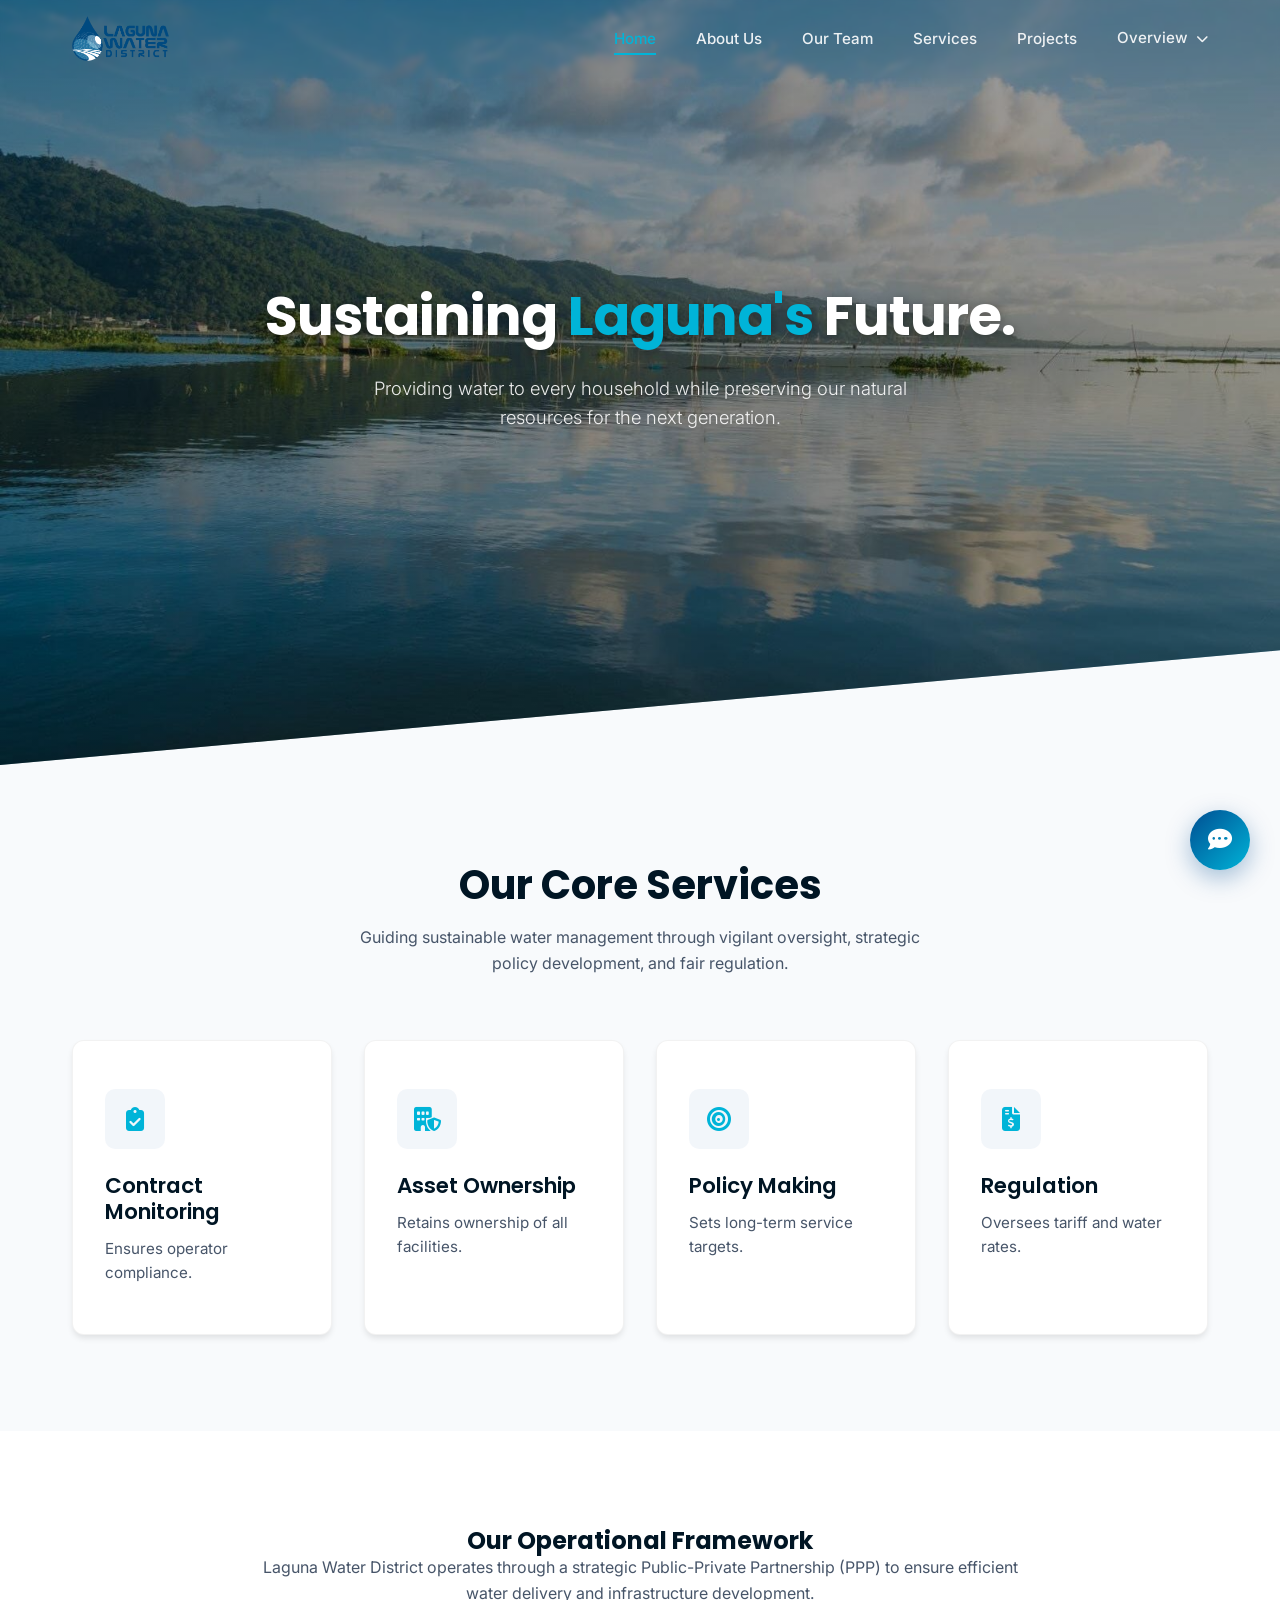
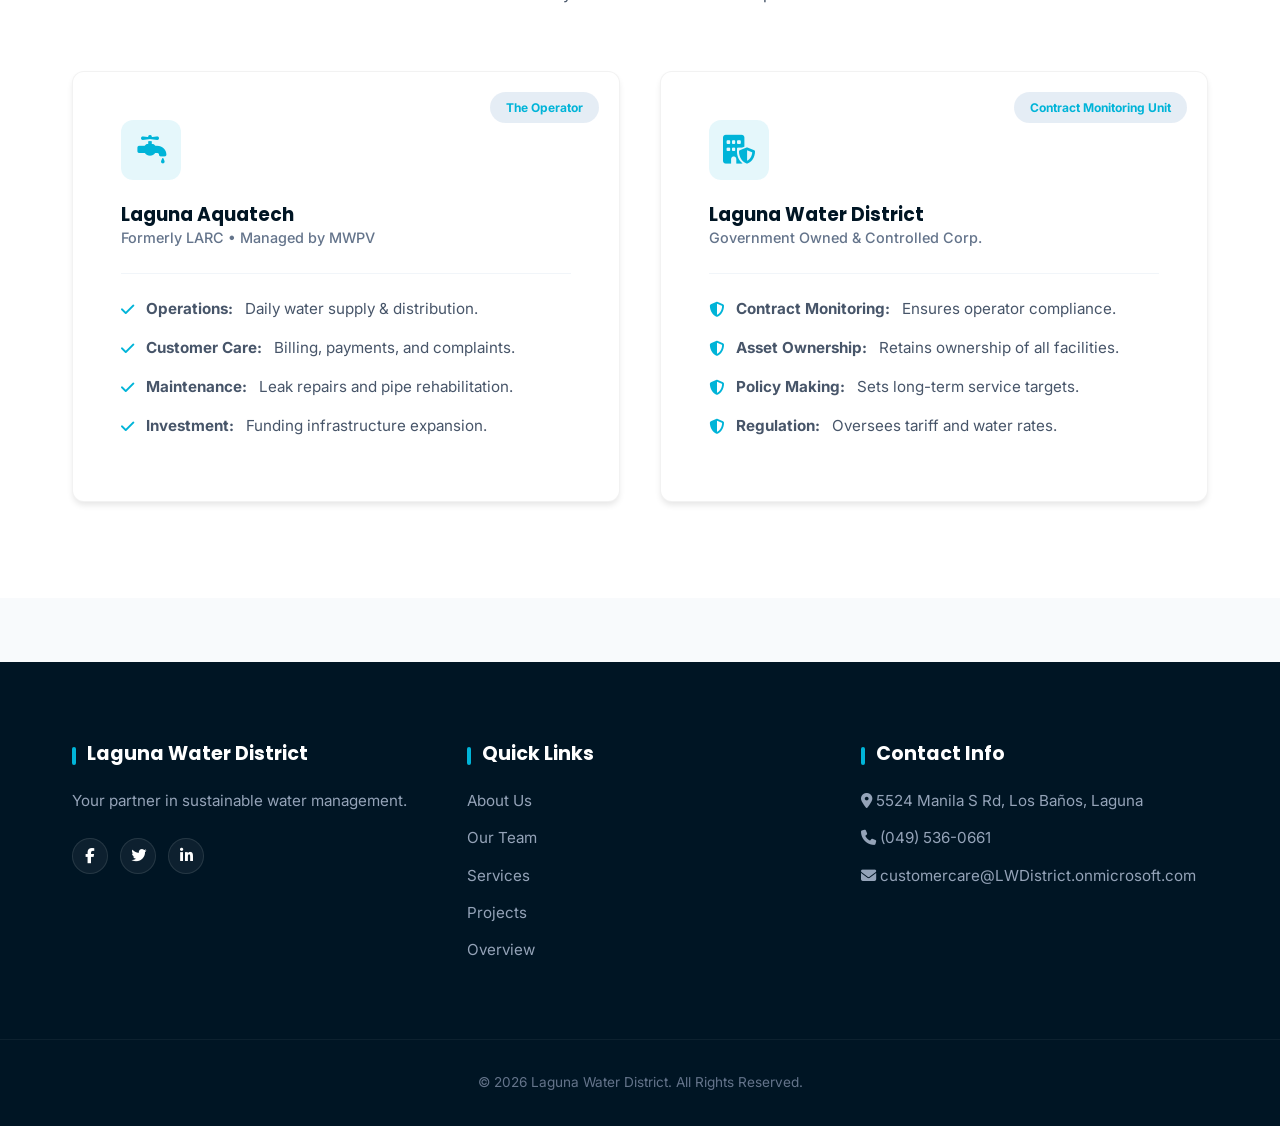
==== index.html @ 4de334b8 "Add files via upload" ====
<!DOCTYPE html>
<html lang="en">
<head>
    <meta charset="UTF-8">
    <meta name="viewport" content="width=device-width, initial-scale=1.0">
    <title>Laguna Water District - Safe, Reliable, Sustainable</title>
    
    <link rel="preconnect" href="https://fonts.googleapis.com">
    <link rel="preconnect" href="https://fonts.gstatic.com" crossorigin>
    <link href="https://fonts.googleapis.com/css2?family=Inter:wght@300;400;500;600&family=Poppins:wght@500;700&display=swap" rel="stylesheet">
    
    <link rel="stylesheet" href="https://cdnjs.cloudflare.com/ajax/libs/font-awesome/6.4.0/css/all.min.css">
    <link rel="stylesheet" href="index.css">
    <link rel="stylesheet" href="chat.css">
    <link rel="icon" type="image/png" href="LWDLOGO.png">
</head>
<body>

    <header>
        <div class="container">
            <a href="index.html" class="logo">
                <img src="LWDLOGO.png" alt="Laguna Water District Logo">
            </a>
            
            <nav>
                <ul class="nav-links">
                    <li><a href="index.html" class="active">Home</a></li>
                    <li><a href="about.html">About Us</a></li>
                    <li><a href="team.html">Our Team</a></li>
                    <li><a href="services.html">Services</a></li>
                    <li><a href="project.html">Projects</a></li>
                    <li class="dropdown">
                        <a href="#" class="dropbtn">Overview <i class="fa-solid fa-chevron-down" style="font-size: 0.8em; margin-left: 4px;"></i></a>
                        <ul class="dropdown-content">
                            <li><a href="overview.html">Citizen's Charter</a></li>
                            <li><a href="resources.html">Certifications & Careers</a></li>
                        </ul>
                    </li>
                </ul>
            </nav>

            <div class="menu-toggle"><i class="fa-solid fa-bars"></i></div>
        </div>
    </header>

    <section class="hero">
        <div class="container hero-content">
            <h1>Sustaining <span>Laguna's</span> Future.</h1>
            <p>Providing water to every household while preserving our natural resources for the next generation.</p>
        </div>
    </section>

    <section class="services">
        <div class="section-header">
            <h2>Our Core Services</h2>
            <p>Guiding sustainable water management through vigilant oversight, strategic policy development, and fair regulation.</p>
        </div>
        
        <div class="grid">
    <div class="card">
        <div class="icon-box">
            <i class="fa-solid fa-clipboard-check"></i>
        </div>
        <h3>Contract Monitoring</h3>
        <p>Ensures operator compliance.</p>
    </div>

    <div class="card">
        <div class="icon-box">
            <i class="fa-solid fa-building-shield"></i>
        </div>
        <h3>Asset Ownership</h3>
        <p>Retains ownership of all facilities.</p>
    </div>

    <div class="card">
        <div class="icon-box">
            <i class="fa-solid fa-bullseye"></i>
        </div>
        <h3>Policy Making</h3>
        <p>Sets long-term service targets.</p>
    </div>

    <div class="card">
        <div class="icon-box">
            <i class="fa-solid fa-file-invoice-dollar"></i>
        </div>
        <h3>Regulation</h3>
        <p>Oversees tariff and water rates.</p>
    </div>
</div>
        </div>
    </section>

    <section class="partnership-section">
        <div class="container">
            <div class="partnership-header">
                <h2>Our Operational Framework</h2>
                <p>Laguna Water District operates through a strategic Public-Private Partnership (PPP) to ensure efficient water delivery and infrastructure development.</p>
            </div>
            
            <div class="partnership-grid">
                <div class="partner-card">
                    <div class="partner-badge">The Operator</div>
                    <div class="partner-icon"><i class="fa-solid fa-faucet-drip"></i></div>
                    <h3>Laguna Aquatech</h3>
                    <p class="partner-sub">Formerly LARC • Managed by MWPV</p>
                    <ul class="partner-list">
                        <li><i class="fa-solid fa-check"></i> <strong>Operations:</strong> Daily water supply & distribution.</li>
                        <li><i class="fa-solid fa-check"></i> <strong>Customer Care:</strong> Billing, payments, and complaints.</li>
                        <li><i class="fa-solid fa-check"></i> <strong>Maintenance:</strong> Leak repairs and pipe rehabilitation.</li>
                        <li><i class="fa-solid fa-check"></i> <strong>Investment:</strong> Funding infrastructure expansion.</li>
                    </ul>
                </div>

                <div class="partner-card">
                    <div class="partner-badge">Contract Monitoring  Unit</div>
                    <div class="partner-icon"><i class="fa-solid fa-building-shield"></i></div>
                    <h3>Laguna Water District</h3>
                    <p class="partner-sub">Government Owned & Controlled Corp.</p>
                    <ul class="partner-list">
                        <li><i class="fa-solid fa-shield-halved"></i> <strong>Contract Monitoring:</strong> Ensures operator compliance.</li>
                        <li><i class="fa-solid fa-shield-halved"></i> <strong>Asset Ownership:</strong> Retains ownership of all facilities.</li>
                        <li><i class="fa-solid fa-shield-halved"></i> <strong>Policy Making:</strong> Sets long-term service targets.</li>
                        <li><i class="fa-solid fa-shield-halved"></i> <strong>Regulation:</strong> Oversees tariff and water rates.</li>
                    </ul>
                </div>
            </div>
        </div>
    </section>

    <footer>
        <div class="footer-content">
            <div class="footer-col">
                <h4>Laguna Water District</h4>
                <p>Your partner in sustainable water management.</p>
                <div class="socials">
                    <a href="https://www.facebook.com/"><i class="fa-brands fa-facebook-f"></i></a>
                    <a href="https://x.com/"><i class="fa-brands fa-twitter"></i></a>
                    <a href="https://www.linkedin.com/login "><i class="fa-brands fa-linkedin-in"></i></a>
                </div>
            </div>
            <div class="footer-col">
                <h4>Quick Links</h4>
                <a href="about.html">About Us</a>
                <a href="team.html">Our Team</a>
                <a href="services.html">Services</a>
                <a href="project.html">Projects</a>
                <a href="overview.html">Overview</a>
            </div>
            <div class="footer-col">
                <h4>Contact Info</h4>
                <p><i class="fa-solid fa-location-dot"></i> 5524 Manila S Rd, Los Baños, Laguna</p>
                <p><i class="fa-solid fa-phone"></i> (049) 536-0661</p>
                <p><i class="fa-solid fa-envelope"></i> customercare@LWDistrict.onmicrosoft.com</p>
            </div>
        </div>
        <div class="copyright">
            <p>&copy; 2026 Laguna Water District. All Rights Reserved.</p>
        </div>
    </footer>

    <script src="chat.js"></script>
    <script src="chat-loader.js"></script>

    <script>
        const header = document.querySelector('header');
        const menuToggle = document.querySelector('.menu-toggle');
        const navUl = document.querySelector('nav ul');

        window.addEventListener('scroll', () => {
            if (window.scrollY > 50) {
                header.classList.add('scrolled');
            } else {
                header.classList.remove('scrolled');
            }
        });

        menuToggle.addEventListener('click', () => {
            navUl.classList.toggle('active');
            const icon = menuToggle.querySelector('i');
            
            if (navUl.classList.contains('active')) {
                icon.classList.remove('fa-bars');
                icon.classList.add('fa-xmark');
                header.style.background = "#fff";
                header.querySelectorAll('a, i').forEach(el => el.style.color = "#00296b");
            } else {
                icon.classList.remove('fa-xmark');
                icon.classList.add('fa-bars');
                if(window.scrollY < 50) {
                    header.style.background = "transparent";
                    header.removeAttribute('style');
                    header.querySelectorAll('a, i').forEach(el => el.style.color = "");
                }
            }
        });
    </script>
</body>
</html>
---- index.css ----
:root {
    --primary: #00509d;       
    --primary-dark: #00296b;
    --secondary: #001524;     
    --accent: #00b4d8;        
    --text-body: #475569;
    --text-dark: #1e293b; 
    --bg-light: #f8fafc;
    --white: #ffffff;
    
    /* UI Elements */
    --glass: rgba(255, 255, 255, 0.85);
    --glass-border: 1px solid rgba(255, 255, 255, 0.3);
    --shadow-sm: 0 4px 6px -1px rgba(0, 0, 0, 0.1);
    --shadow-md: 0 10px 15px -3px rgba(0, 0, 0, 0.1);
    --shadow-lg: 0 20px 25px -5px rgba(0, 0, 0, 0.1);
    --transition: all 0.3s cubic-bezier(0.4, 0, 0.2, 1);
}

* { box-sizing: border-box; margin: 0; padding: 0; }

body {
    font-family: 'Inter', sans-serif;
    color: var(--text-body);
    background-color: var(--bg-light);
    overflow-x: hidden;
    line-height: 1.6;
}

h1, h2, h3, h4 {
    font-family: 'Poppins', sans-serif;
    color: var(--secondary);
    line-height: 1.2;
}

a { text-decoration: none; color: inherit; transition: var(--transition); }
ul { list-style: none; }
img { display: block; max-width: 100%; }

header {
    position: fixed;
    top: 0;
    width: 100%;
    z-index: 1000;
    padding: 1rem 0;
    transition: var(--transition);
    background: rgba(255, 255, 255, 0); 
    backdrop-filter: blur(2px);
    -webkit-backdrop-filter: blur(12px);
    border-bottom: 1px solid rgba(255, 255, 255, 0);
}

header.scrolled {
    background: var(--white);
    backdrop-filter: none;
    -webkit-backdrop-filter: none;
    border-bottom: none; 
    padding: 0.8rem 0;
    box-shadow: var(--shadow-sm);
}

.container {
    max-width: 1200px;
    margin: 0 auto;
    padding: 0 2rem;
}

header .container {
    display: flex;
    align-items: center;
    justify-content: space-between;
}

.logo img { 
    height: 45px; 
    width: auto; 
}

nav ul { 
    display: flex; 
    gap: 2.5rem; 
    align-items: center;
}

nav a {
    font-weight: 500;
    font-size: 0.95rem;
    color: var(--white); 
    opacity: 0.9;
    position: relative;
    padding: 5px 0;
}

nav a::after {
    content: '';
    position: absolute;
    width: 0;
    height: 2px;
    bottom: -2px;
    left: 0;
    background: #00b4d8;
    transition: var(--transition);
}

nav a:hover::after, nav a.active::after { width: 100%; }
nav a:hover, nav a.active { opacity: 1; color: #00b4d8; }

header.scrolled nav a { color: var(--secondary); }
header.scrolled nav a:hover, header.scrolled nav a.active { color: var(--primary-dark); }

.menu-toggle { display: none; font-size: 1.5rem; cursor: pointer; color: var(--white); }
header.scrolled .menu-toggle { color: var(--secondary); }

/* Added transition for the menu icon to spin smoothly */
.menu-toggle i { transition: transform 0.3s ease; }
.menu-toggle i.fa-xmark { transform: rotate(90deg); }

/* --- DROPDOWN MENU STYLES --- */
.dropdown {
    position: relative;
    display: flex;
    align-items: center;
}

.dropdown-content {
    display: none;
    position: absolute;
    top: 100%;
    left: 0;
    background-color: var(--white);
    min-width: 240px;
    box-shadow: var(--shadow-lg);
    border-radius: 8px;
    padding: 0.5rem 0;
    flex-direction: column;
    gap: 0; 
    z-index: 1001;
}

.dropdown:hover .dropdown-content {
    display: flex;
}

.dropdown-content li {
    width: 100%;
}

.dropdown-content a {
    color: var(--secondary) !important; 
    padding: 12px 20px;
    display: block;
    font-size: 0.9rem;
    opacity: 1;
}

.dropdown-content a::after {
    display: none; 
}

.dropdown-content a:hover {
    background-color: #f8fafc;
    color: var(--primary) !important;
}

.hero {
    position: relative;
    height: 85vh; 
    min-height: 500px;
    display: flex;
    align-items: center;
    justify-content: center; 
    text-align: center;      
    background: linear-gradient(135deg, rgba(0, 21, 36, 0.5) 0%, rgba(0, 0, 0, 0.4) 50%),
                url('lagunalake.jpeg') center/cover;
    color: var(--white);
    margin-top: 0;
    clip-path: polygon(0 0, 100% 0, 100% 85%, 0 100%);
}

.hero-content {
    max-width: 800px;
    animation: fadeInUp 1s ease-out;
    padding: 0 1rem;
    position: relative;
    z-index: 2;
    margin-bottom: 3rem; 
}

.hero h1 {
    font-size: 3.4rem;
    margin-bottom: 1.5rem;
    letter-spacing: -1px;
    color: var(--white);
    line-height: 1.2;
    text-shadow: 2px 2px 10px rgba(0, 0, 0, 0.3);
}

.hero h1 span {
    color: #00b4d8;
    display: inline-block;
    position: relative;
}

.hero p {
    font-size: 1.15rem;
    margin-bottom: 0;
    opacity: 0.9;
    font-weight: 300;
    max-width: 600px;
    margin-left: auto;
    margin-right: auto;
}

.services { padding: 6rem 0; text-align: center; }

.section-header { margin-bottom: 4rem; padding: 0 1rem; }
.section-header h2 { font-size: 2.5rem; color: var(--secondary); margin-bottom: 1rem; }
.section-header p { color: var(--text-body); max-width: 600px; margin: 0 auto; }

.grid {
    display: grid;
    grid-template-columns: repeat(4, 1fr); /* Forces exactly 4 columns on one line */
    gap: 2rem;
    max-width: 1200px;
    margin: 0 auto;
    padding: 0 2rem;
}

.card {
    background: var(--white);
    padding: 3rem 2rem;
    border-radius: 12px;
    box-shadow: var(--shadow-sm);
    transition: var(--transition);
    border: 1px solid rgba(0,0,0,0.05);
    position: relative;
    text-align: left;
    height: 100%;
}

.card:hover {
    transform: translateY(-5px);
    box-shadow: var(--shadow-lg);
    border-color: rgba(0, 180, 216, 0.2);
}

.icon-box {
    width: 60px;
    height: 60px;
    background: rgba(0, 80, 157, 0.05);
    border-radius: 10px;
    display: flex;
    align-items: center;
    justify-content: center;
    font-size: 1.5rem;
    color: #00b4d8;
    margin-bottom: 1.5rem;
    transition: var(--transition);
}

.card:hover .icon-box { background: #00b4d8; color: var(--white); }

.card h3 { font-size: 1.35rem; margin-bottom: 0.75rem; color: var(--secondary); font-weight: 600; }
.card p { color: var(--text-body); font-size: 0.95rem; line-height: 1.6; }

/* =========================================
   4. PARTNERSHIP SECTION
   ========================================= */
.partnership-section { padding: 6rem 0; background-color: var(--white); }
.partnership-header { text-align: center; max-width: 800px; margin: 0 auto 4rem; }
.partnership-grid { display: grid; grid-template-columns: repeat(2, 1fr); gap: 2.5rem; }

.partner-card {
    padding: 3rem;
    border-radius: 12px;
    background: #ffffff;
    border: 1px solid rgba(0,0,0,0.05);
    box-shadow: var(--shadow-sm);
    position: relative;
    transition: var(--transition);
}

.partner-card:hover { transform: translateY(-8px); box-shadow: var(--shadow-lg); }

.partner-badge {
    position: absolute;
    top: 20px; right: 20px;
    background: rgba(0, 80, 157, 0.1); 
    color: #00b4d8;
    padding: 6px 16px;
    border-radius: 30px;
    font-size: 0.75rem;
    font-weight: 700;
}

.partner-icon {
    width: 60px; height: 60px;
    background: rgba(0, 180, 216, 0.1);
    border-radius: 12px;
    display: flex; align-items: center; justify-content: center;
    font-size: 1.8rem; color: #00b4d8;
    margin-bottom: 1.5rem;
}

.partner-sub {
    color: #64748b;
    font-size: 0.9rem;
    margin-bottom: 1.5rem;
    font-weight: 500;
}

.partner-list { 
    border-top: 1px solid #f1f5f9; 
    padding-top: 1.5rem; 
}

.partner-list li { 
    margin-bottom: 1rem; 
    display: flex; 
    gap: 12px; 
    font-size: 0.95rem; 
    align-items: flex-start;
    line-height: 1.5;
}

.partner-list i { 
    color: var(--accent); 
    margin-top: 4px;
    flex-shrink: 0;
}

footer {
    background: var(--secondary);
    color: var(--white);
    padding: 5rem 0 2rem;
    margin-top: 4rem;
}

.footer-content {
    max-width: 1200px;
    margin: 0 auto;
    padding: 0 2rem;
    display: grid;
    grid-template-columns: repeat(auto-fit, minmax(250px, 1fr));
    gap: 3rem;
    margin-bottom: 4rem;
}

.footer-col h4 {
    color: var(--white);
    margin-bottom: 1.5rem;
    font-size: 1.2rem;
    position: relative;
    padding-left: 15px;
}

.footer-col h4::before {
    content: '';
    position: absolute;
    left: 0;
    top: 5px;
    height: 18px;
    width: 4px;
    background: var(--accent);
    border-radius: 2px;
}

.footer-col a, .footer-col p {
    color: #94a3b8;
    display: block;
    margin-bottom: 0.8rem;
    font-size: 0.95rem;
    transition: var(--transition);
}

.footer-col a:hover { color: var(--accent); transform: translateX(5px); }

.socials { display: flex; gap: 12px; margin-top: 1.5rem; }

.socials a {
    width: 36px;
    height: 36px;
    background: rgba(255,255,255,0.05);
    display: flex;
    align-items: center;
    justify-content: center;
    border-radius: 50%;
    color: var(--white);
    border: 1px solid rgba(255,255,255,0.1);
}

.socials a:hover {
    background: var(--accent);
    border-color: var(--accent);
    color: var(--secondary);
    transform: translateY(-3px);
}

.copyright {
    text-align: center;
    padding-top: 2rem;
    border-top: 1px solid rgba(255,255,255,0.05);
    color: #64748b;
    font-size: 0.85rem;
}

@keyframes fadeInUp {
    from { opacity: 0; transform: translateY(20px); }
    to { opacity: 1; transform: translateY(0); }
}

@media (max-width: 768px) {
    .menu-toggle { display: block; }
    
    /* Target only the main nav-links list to prevent hiding the dropdown */
    nav > ul.nav-links {
        display: flex;
        position: absolute;
        top: 100%;
        left: 0;
        width: 100%;
        background: var(--white);
        flex-direction: column;
        align-items: stretch; /* Forces children to take up full width */
        padding: 0;
        gap: 0;
        box-shadow: var(--shadow-md);
        border-top: 1px solid #eee;
        
        /* Animation properties */
        clip-path: polygon(0 0, 100% 0, 100% 0, 0 0);
        visibility: hidden;
        transition: clip-path 0.3s ease-in-out, visibility 0.3s;
    }

    nav li {
        width: 100%; 
    }

    /* Target only the main nav-links list when active */
    nav > ul.nav-links.active { 
        clip-path: polygon(0 0, 100% 0, 100% 100%, 0 100%);
        visibility: visible;
    }
    
    nav a { 
        color: var(--secondary); 
        padding: 1rem 2rem;
        display: block;
        width: 100%;
        text-align: center; 
    }
    
    nav a:hover { background: #f1f5f9; color: var(--primary-dark); }
    nav a::after { display: none; }
    
    nav a.active {
        color: var(--primary);
        background: rgba(0, 80, 157, 0.05); 
        font-weight: 700;
        border-left: 4px solid var(--primary); 
    }
    
    /* --------------------------------------
       Mobile Flatten Menu Fixes 
       -------------------------------------- */
    /* 1. Hide the "Overview" button on mobile */
    .dropdown > a.dropbtn {
        display: none; 
    }
    
    /* 2. Remove flex row formatting from the li container */
    .dropdown {
        width: 100%;
        display: block; 
    }
    
    /* 3. Extract the dropdown content so it flows normally */
    .dropdown-content {
        display: flex;
        flex-direction: column;
        position: static; /* removes absolute positioning */
        box-shadow: none;
        background-color: transparent; /* Match the main mobile background */
        width: 100%;
        border-radius: 0;
        padding: 0;
        visibility: visible;
        clip-path: none;
    }
    
    /* 4. Match the styling of the new links to the rest of the mobile menu */
    .dropdown-content a {
        padding: 1rem 2rem; 
        font-size: 0.95rem;
        text-align: center;
    }
    
    .hero h1 { font-size: 2.5rem; }
    .hero { clip-path: none; height: auto; padding: 8rem 0 4rem; }
    .hero-content { padding: 0 1.5rem; text-align: center; }
    
    /* Updated Mobile Grid */
    .grid { 
        grid-template-columns: 1fr; /* Forces exactly 1 column on mobile screens */
        padding: 0 1rem; 
        gap: 1.5rem; /* Slightly smaller gap for mobile */
    }

    /* Mobile adjustments for Partnership Section */
    .partnership-section { 
        padding: 4rem 0; 
    }

    .partnership-grid { 
        grid-template-columns: 1fr; 
        gap: 1.5rem; 
    }

    .partner-card {
        padding: 2.5rem 1.5rem 1.5rem; 
    }

    .partner-badge {
        top: 15px; 
        right: 15px;
        font-size: 0.7rem;
        padding: 4px 12px;
    }

    .partner-icon {
        width: 50px; 
        height: 50px;
        font-size: 1.4rem;
        margin-bottom: 1rem;
    }

    .partner-card h3 {
        font-size: 1.25rem;
    }

    .partner-sub {
        font-size: 0.85rem;
        margin-bottom: 1.25rem;
    }

    .partner-list {
        padding-top: 1.25rem;
    }

    .partner-list li {
        font-size: 0.9rem;
        gap: 10px;
        margin-bottom: 0.85rem;
    }
}
---- chat.css ----
/* =========================================
   LWD MODERN CHATBOT STYLES - FIXED & CLEANED
   ========================================= */

:root {
    --chat-width: 380px;
    --chat-height: 550px;
    --chat-bg: rgba(255, 255, 255, 0.98);
    --bot-msg-bg: #f1f5f9;
    --user-msg-bg: #004e92; 
    --user-msg-text: #ffffff;
    --primary-blue: #004e92;
    --secondary-blue: #000428;
}

/* --- Floating Chat Bubble --- */
#chat-bubble {
    position: fixed;
    bottom: 30px;
    right: 30px;
    width: 60px;
    height: 60px;
    background: linear-gradient(135deg, var(--primary-blue), #00b4d8);
    border-radius: 50%;
    box-shadow: 0 8px 24px rgba(0, 78, 146, 0.35);
    cursor: pointer;
    display: flex;
    align-items: center;
    justify-content: center;
    z-index: 9999;
    transition: transform 0.3s cubic-bezier(0.175, 0.885, 0.32, 1.27);
}

#chat-bubble:hover { transform: scale(1.1); }

.bubble-icon-bg { font-size: 24px; color: white; }

.pulse-ring {
    position: absolute;
    width: 100%;
    height: 100%;
    border-radius: 50%;
    border: 2px solid #037b9c;
    opacity: 0;
    animation: pulse 2s infinite;
}

/* --- Chat Window --- */
#chat-window {
    position: fixed;
    bottom: 100px;
    right: 30px;
    width: var(--chat-width);
    height: var(--chat-height);
    background: var(--chat-bg);
    backdrop-filter: blur(12px);
    border: 1px solid rgba(0, 0, 0, 0.1);
    border-radius: 20px;
    box-shadow: 0 20px 50px rgba(0, 0, 0, 0.15);
    display: none; /* Controlled by .active class */
    flex-direction: column;
    overflow: hidden;
    z-index: 9998;
    animation: fadeIn 0.3s ease;
}

#chat-window.active {
    display: flex;
}

/* --- Header --- */
.chat-header {
    padding: 15px 20px;
    background: linear-gradient(to right, #00b4d8, var(--secondary-blue));
    color: white;
    display: flex;
    justify-content: space-between;
    align-items: center;
}

.header-content { display: flex; align-items: center; gap: 10px; }

.bot-avatar {
    position: relative;
    width: 35px;
    height: 35px;
    background: white;
    border-radius: 50%;
    padding: 2px;
}

.bot-avatar img { width: 100%; height: 100%; object-fit: contain; border-radius: 50%; }

.online-indicator {
    position: absolute;
    bottom: 0;
    right: 0;
    width: 10px;
    height: 10px;
    background: #10b981;
    border: 2px solid white;
    border-radius: 50%;
}

.bot-info .bot-name { font-weight: 600; font-size: 0.95rem; display: block; }
.bot-info .bot-status { font-size: 0.7rem; opacity: 0.8; display: block; }

.header-actions button {
    background: none;
    border: none;
    color: white;
    cursor: pointer;
    font-size: 1.1rem;
    margin-left: 8px;
    opacity: 0.7;
}
.header-actions button:hover { opacity: 1; }

/* --- Chat Body --- */
.chat-body {
    flex: 1;
    padding: 20px;
    overflow-y: auto;
    display: flex;
    flex-direction: column; /* This ensures vertical stacking */
    gap: 12px;
    scrollbar-width: thin;
}

/* --- MESSAGE WRAPPING FIX --- */
.msg {
    max-width: 85%;            /* Prevents bubble from being too wide */
    padding: 12px 16px;
    border-radius: 18px;
    font-size: 0.9rem;
    line-height: 1.5;
    position: relative;
    
    /* THE FIX FOR VERTICAL WRAPPING */
    word-wrap: break-word;      /* Legacy support */
    overflow-wrap: break-word;  /* Standard modern support */
    white-space: normal;        /* Allows text to wrap onto new lines */
    display: block;             /* Ensures it sits on its own vertical block */
}

.msg.bot {
    align-self: flex-start;
    background: var(--bot-msg-bg);
    color: #1e293b;
    border-bottom-left-radius: 4px;
}

.msg.user {
    align-self: flex-end;
    background: var(--user-msg-bg);
    color: var(--user-msg-text);
    border-bottom-right-radius: 4px;
}

/* --- Suggestions --- */
.suggestions {
    display: flex;
    flex-wrap: wrap;
    gap: 6px;
    margin-top: 5px;
    align-self: flex-start;
}

.suggestions button {
    background: white;
    border: 1px solid var(--primary-blue);
    color: var(--primary-blue);
    padding: 6px 12px;
    border-radius: 20px;
    font-size: 0.8rem;
    cursor: pointer;
    transition: 0.2s;
}

.suggestions button:hover {
    background: var(--primary-blue);
    color: white;
}

/* --- Footer --- */
.chat-footer {
    padding: 15px;
    background: white;
    border-top: 1px solid #eee;
}

.input-container {
    display: flex;
    align-items: center;
    background: #f8fafc;
    border: 1px solid #e2e8f0;
    border-radius: 25px;
    padding: 5px 5px 5px 15px;
}

#chat-input {
    flex: 1;
    border: none;
    background: transparent;
    outline: none;
    padding: 8px 0;
    font-size: 0.9rem;
}

.send-btn {
    width: 35px;
    height: 35px;
    background: var(--primary-blue);
    color: white;
    border: none;
    border-radius: 50%;
    cursor: pointer;
}

.typing {
    font-size: 0.75rem;
    color: #94a3b8;
    margin-bottom: 5px;
    font-style: italic;
}

/* --- Animations --- */
@keyframes fadeIn {
    from { opacity: 0; transform: translateY(10px); }
    to { opacity: 1; transform: translateY(0); }
}

@keyframes pulse {
    0% { transform: scale(1); opacity: 0.6; }
    100% { transform: scale(1.6); opacity: 0; }
}

/* Responsive */
@media (max-width: 480px) {
    #chat-window {
        width: 70%;          /* Don't take up full width */
        height: 50vh;        /* Take up 70% of screen height */
        bottom: 90px;        /* Stay above the bubble */
        right: 5%;           /* Center it slightly */
        border-radius: 20px; /* Keep the rounded corners */
        box-shadow: 0 10px 30px rgba(0, 0, 0, 0.2);
    }
}
.quick-actions {
    display: flex;
    flex-wrap: wrap;
    gap: 8px;
    margin-top: 10px;
}

.quick-actions button {
    background: #ffffff;
    color: #0056b3;
    border: 1px solid #0056b3;
    padding: 6px 12px;
    border-radius: 15px;
    font-size: 0.85rem;
    cursor: pointer;
    transition: all 0.2s ease;
}

.quick-actions button:hover {
    background: #0056b3;
    color: white;
}
.suggestions button {
    border: 1px solid #ddd;
    background-color: #f9f9f9;
    border-radius: 8px;
    transition: background 0.3s;
}

.suggestions button:hover {
    background-color: #e3f2fd;
    border-color: #2196f3;
}
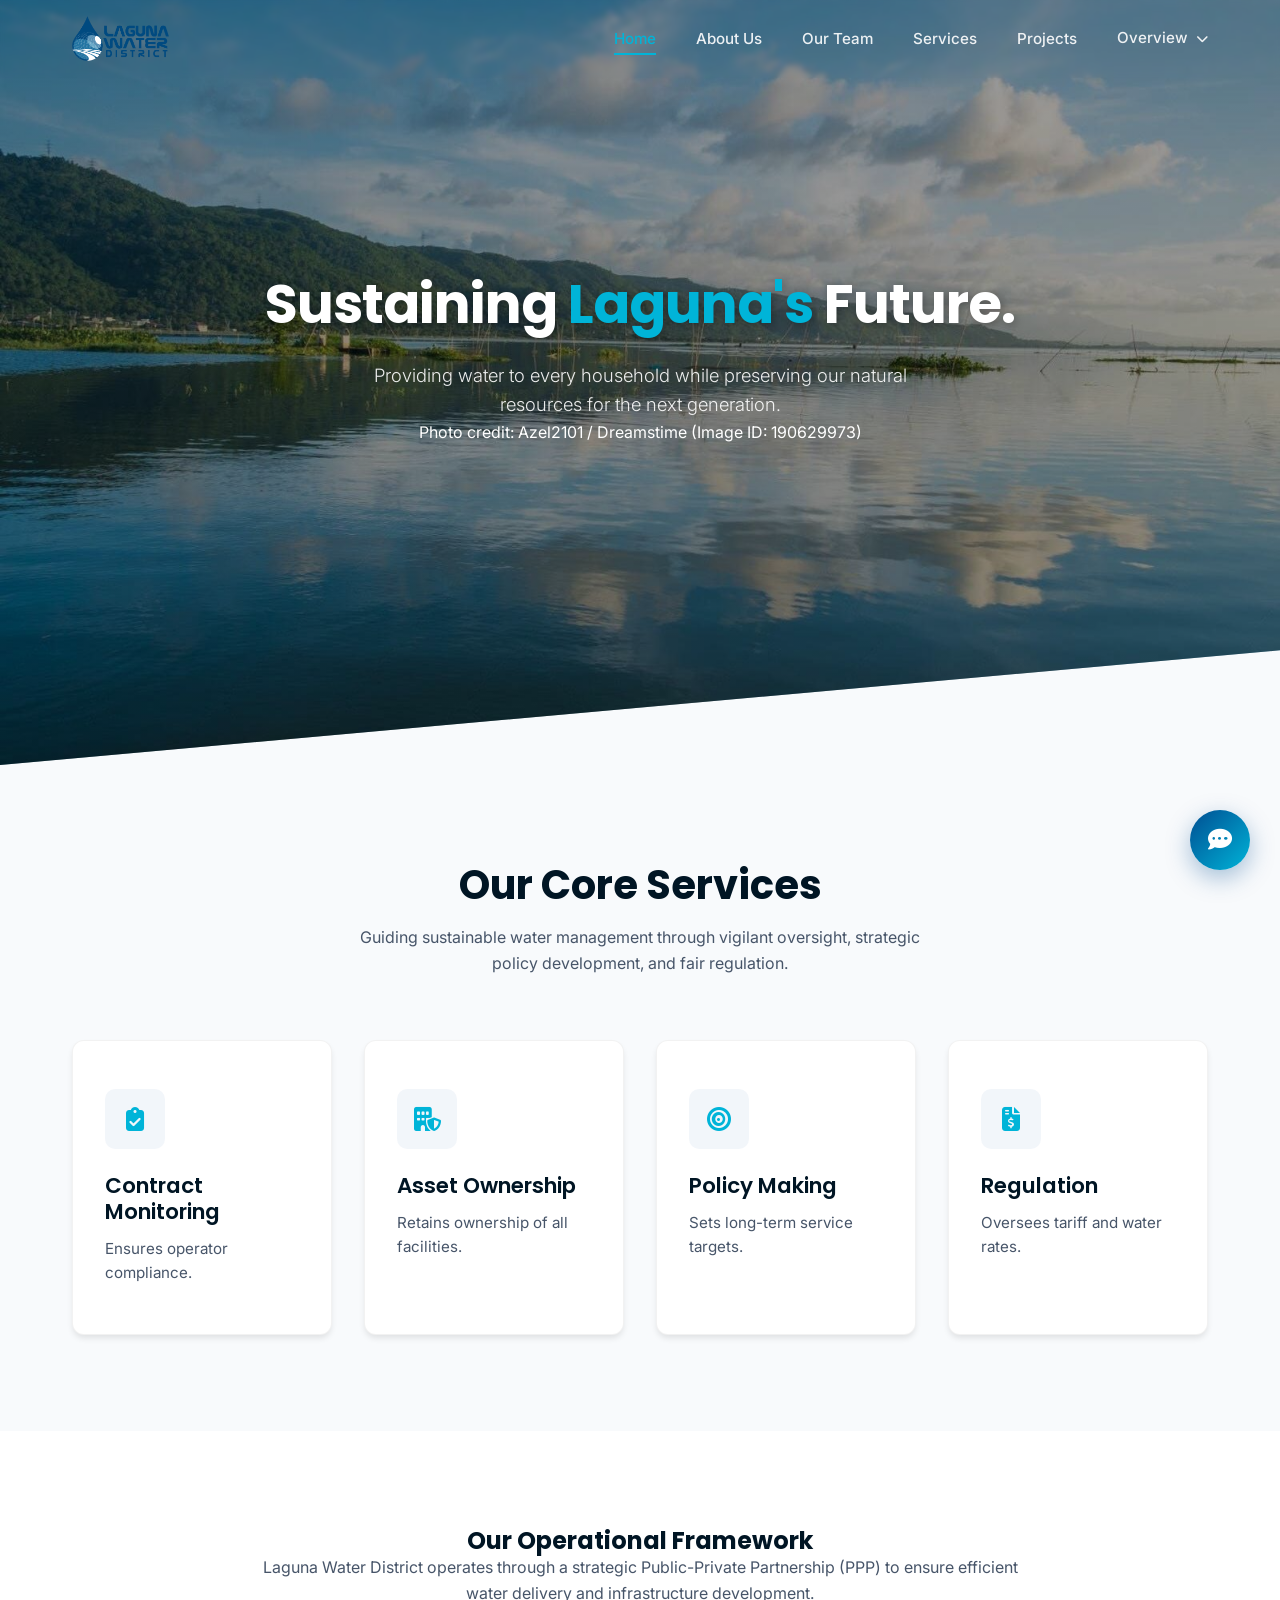
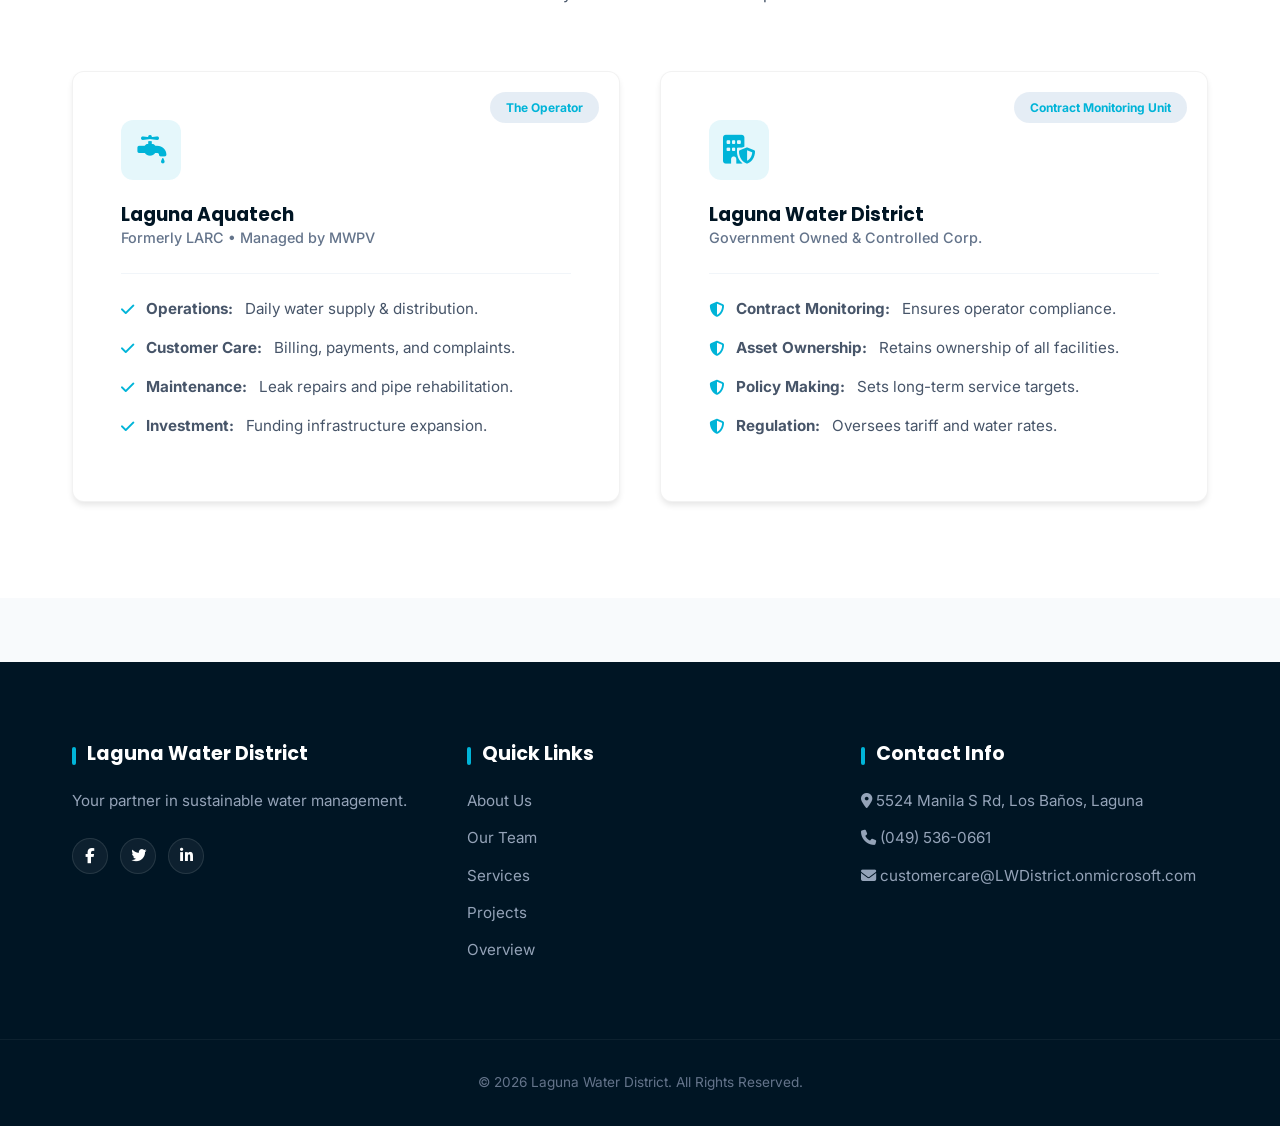
==== commit fd3d09a9: "Update index.html Added credits" ====
--- a/index.html
+++ b/index.html
@@ -47,6 +47,12 @@
         <div class="container hero-content">
             <h1>Sustaining <span>Laguna's</span> Future.</h1>
             <p>Providing water to every household while preserving our natural resources for the next generation.</p>
+    
+            <div class="hero-photo-credit">
+                Photo credit: 
+                <a href="https://www.dreamstime.com/azel2101_info" target="_blank">Azel2101</a> 
+                / Dreamstime (Image ID: 190629973)
+            </div>
         </div>
     </section>
 
@@ -135,7 +141,7 @@
                 <h4>Laguna Water District</h4>
                 <p>Your partner in sustainable water management.</p>
                 <div class="socials">
-                    <a href="https://www.facebook.com/"><i class="fa-brands fa-facebook-f"></i></a>
+                    <a href="https://www.facebook.com/profile.php?id=61588415368493"><i class="fa-brands fa-facebook-f"></i></a>
                     <a href="https://x.com/"><i class="fa-brands fa-twitter"></i></a>
                     <a href="https://www.linkedin.com/login "><i class="fa-brands fa-linkedin-in"></i></a>
                 </div>
@@ -197,4 +203,6 @@
         });
     </script>
 </body>
-</html>+
+</html>
+
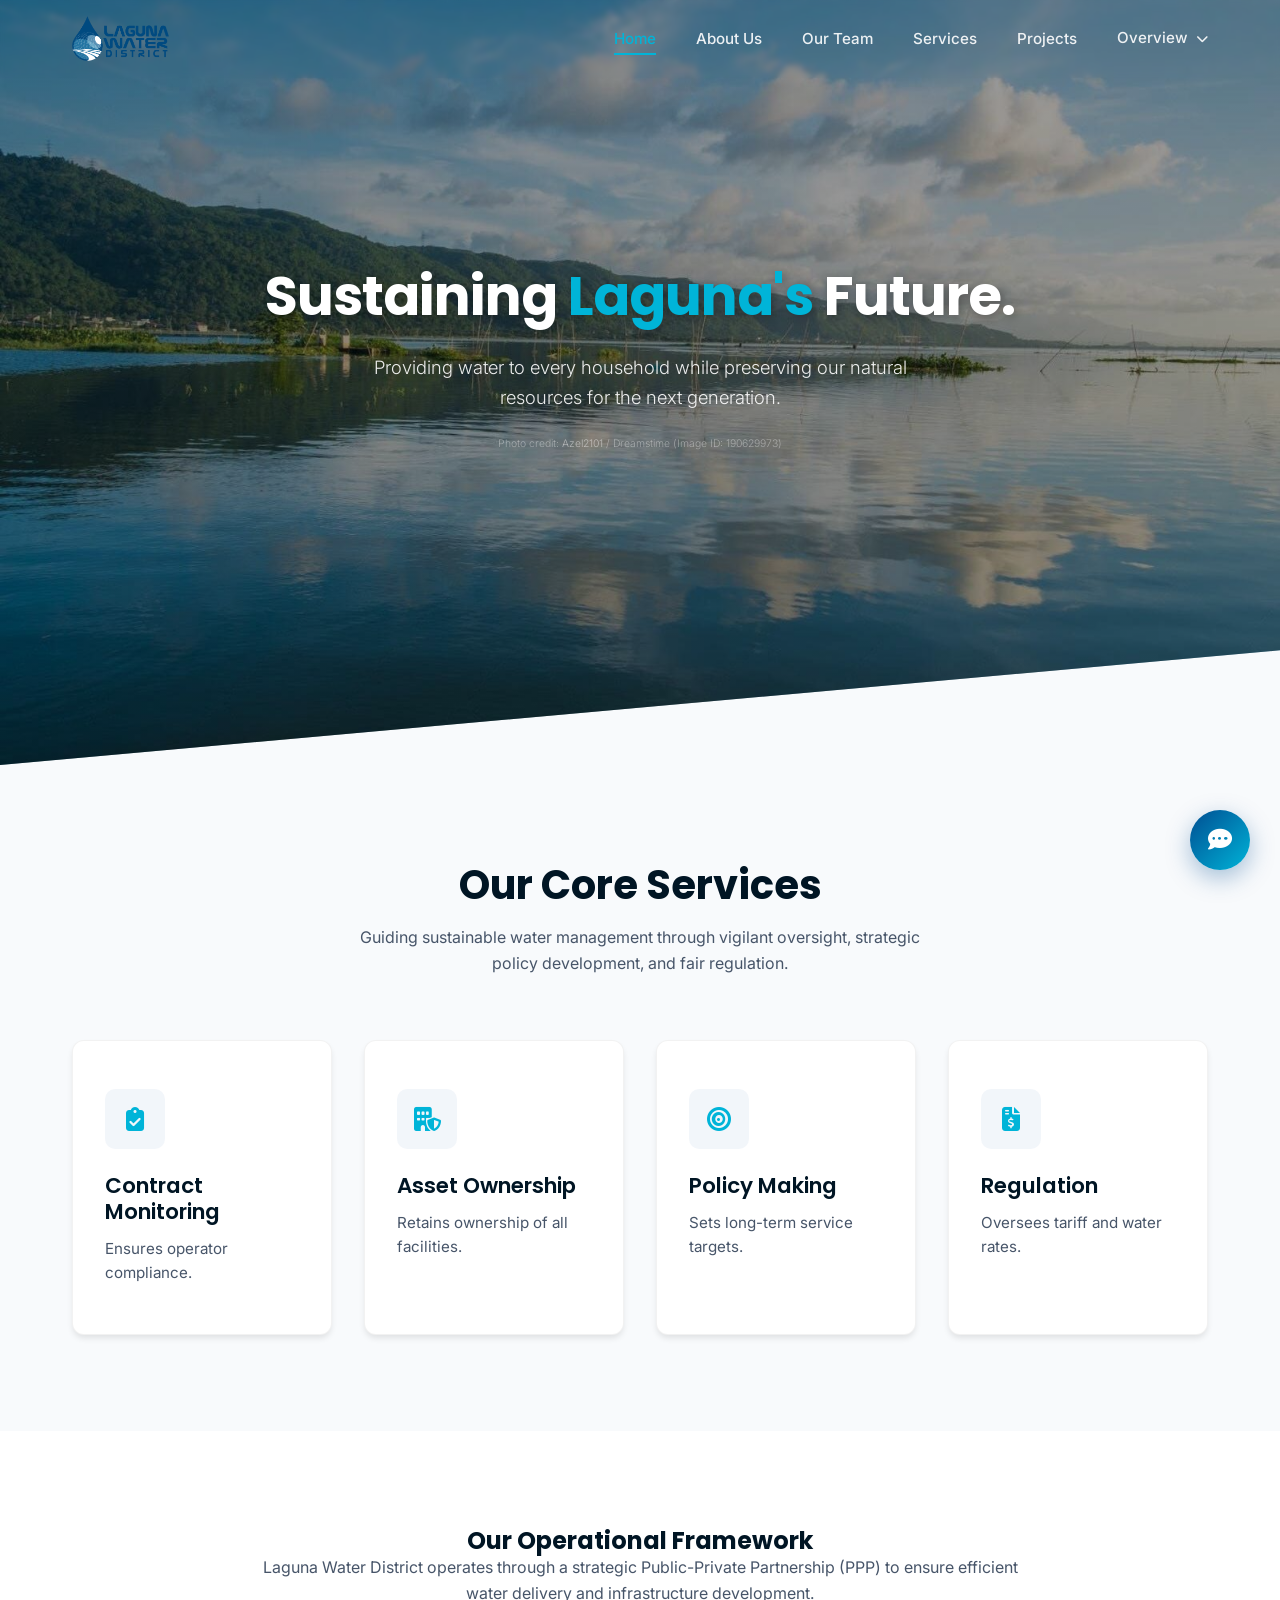
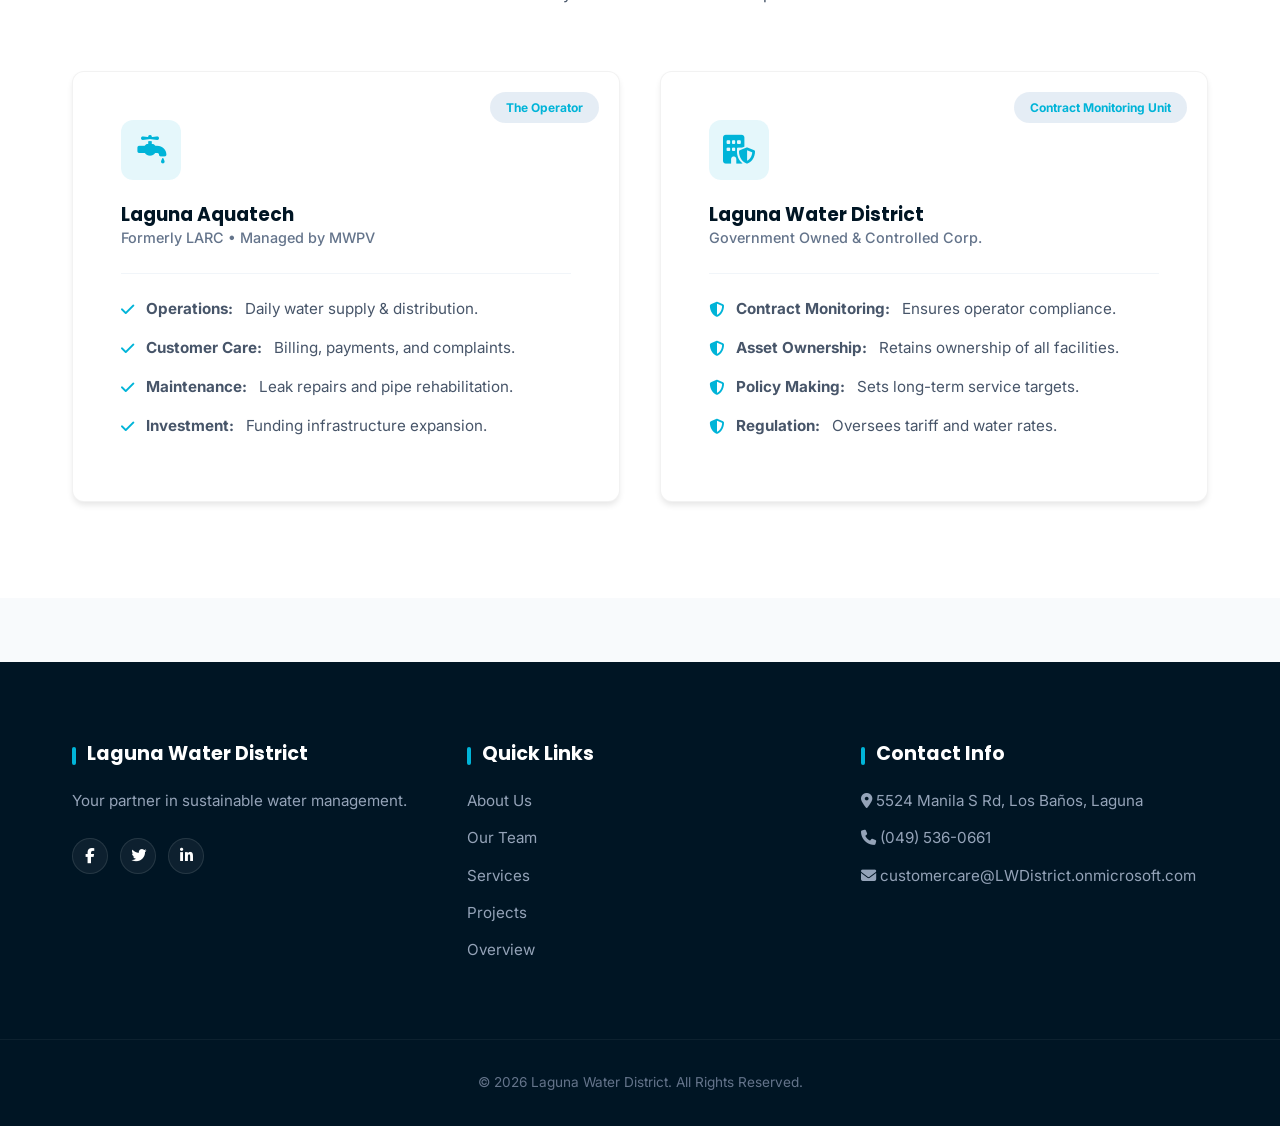
==== commit e0fb1321: "Update index.html Updated facebook link" ====
--- a/index.html
+++ b/index.html
@@ -141,7 +141,7 @@
                 <h4>Laguna Water District</h4>
                 <p>Your partner in sustainable water management.</p>
                 <div class="socials">
-                    <a href="https://www.facebook.com/profile.php?id=61588415368493"><i class="fa-brands fa-facebook-f"></i></a>
+                    <a href="https://www.facebook.com/share/1H6kC1X51S/"><i class="fa-brands fa-facebook-f"></i></a>
                     <a href="https://x.com/"><i class="fa-brands fa-twitter"></i></a>
                     <a href="https://www.linkedin.com/login "><i class="fa-brands fa-linkedin-in"></i></a>
                 </div>
@@ -206,3 +206,4 @@
 
 </html>
 
+
--- a/index.css
+++ b/index.css
@@ -184,6 +184,31 @@
     position: relative;
     z-index: 2;
     margin-bottom: 3rem; 
+}
+
+.hero-photo-credit {
+    font-size: 0.65rem;            
+    color: rgba(255, 255, 255, 0.400);
+    margin-top: 1.5rem;           
+    text-align: center;          
+    font-weight: 300;              
+}
+
+.hero-photo-credit a {
+    color: rgba(255, 255, 255, 0.5);
+    text-decoration: none;
+}
+
+.hero-photo-credit a:hover {
+    color: rgba(255, 255, 255, 0.9);
+    text-decoration: underline;
+}
+
+@media (max-width: 768px) {
+    .hero-photo-credit {
+        font-size: 0.6rem;
+        margin-top: 1rem;
+    }
 }
 
 .hero h1 {
@@ -553,4 +578,5 @@
         gap: 10px;
         margin-bottom: 0.85rem;
     }
-}+
+}
